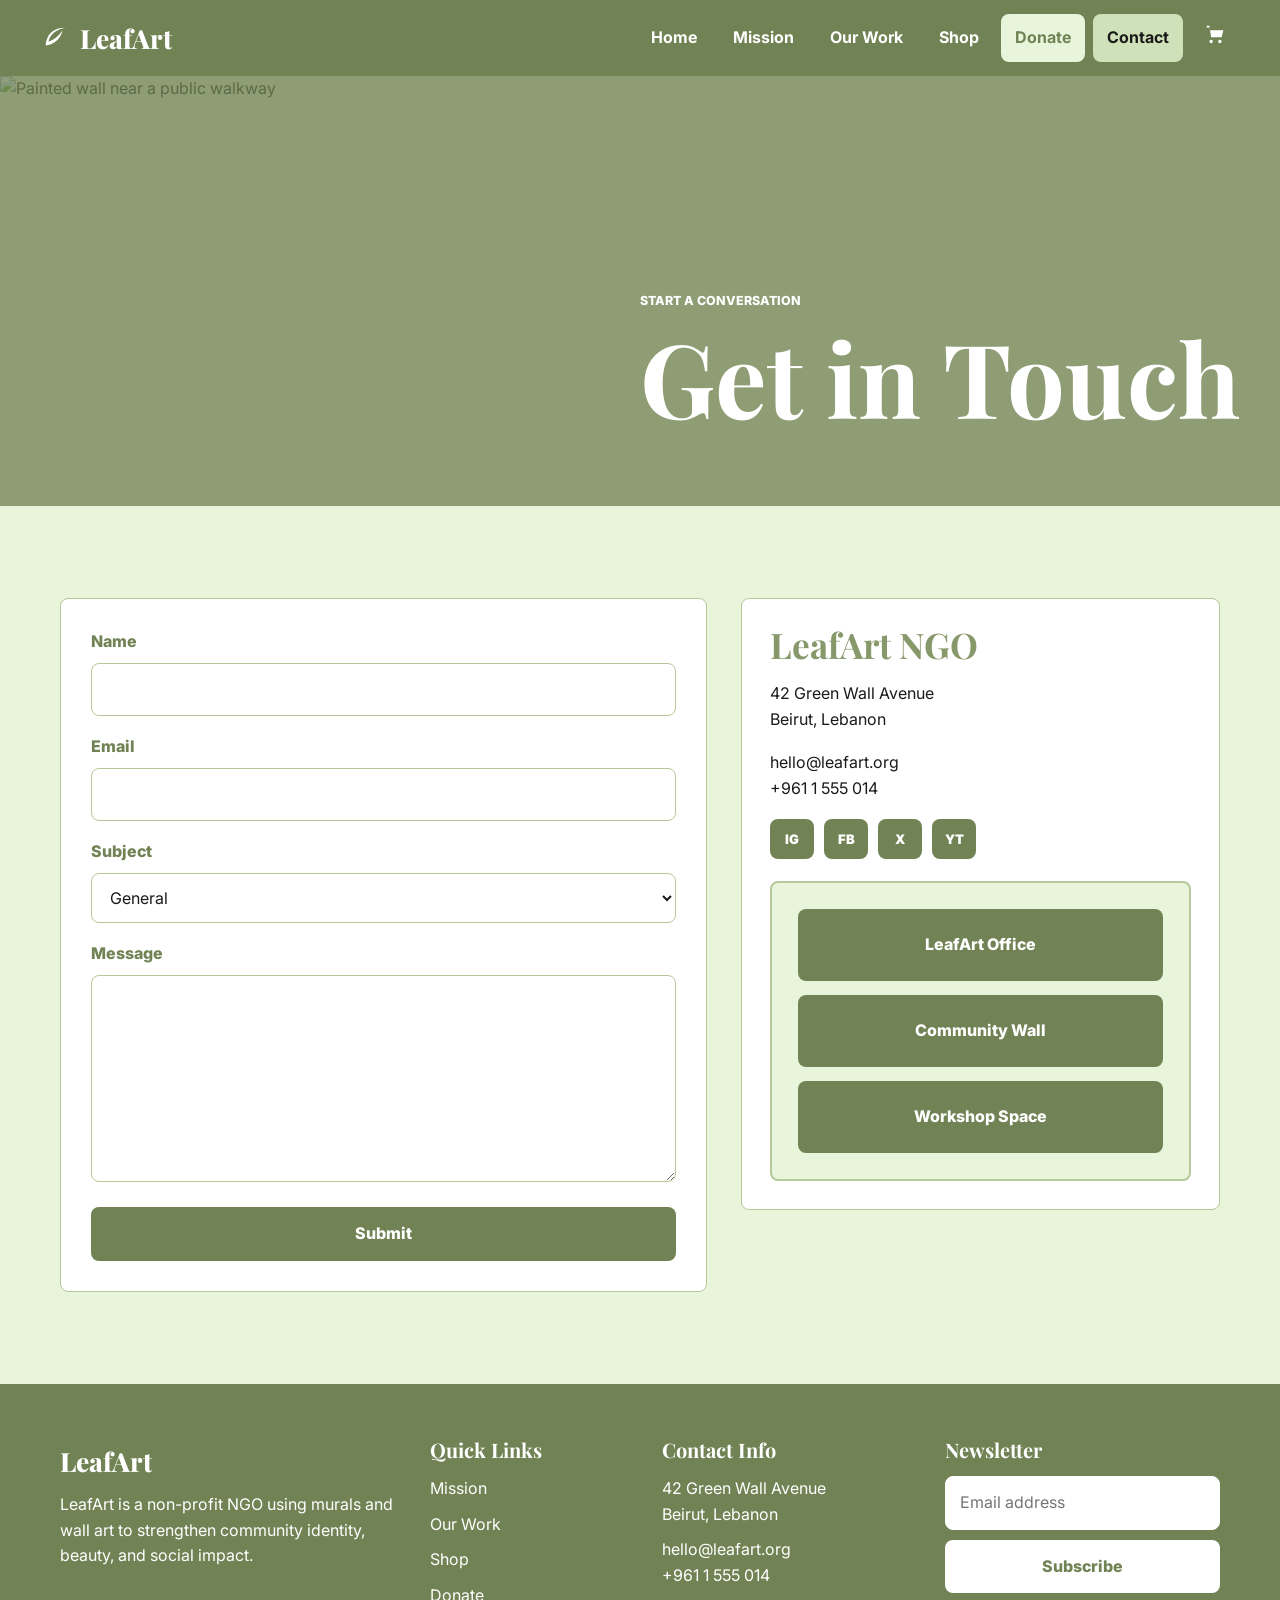
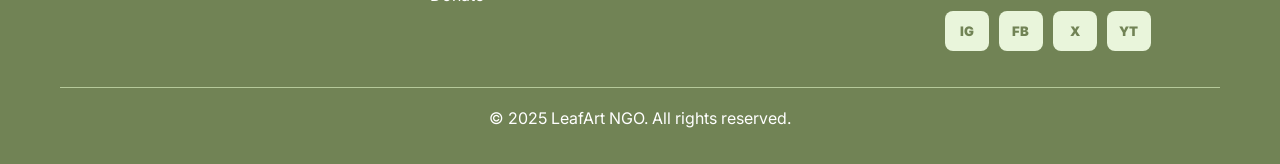
==== contact.html @ c6bf664c "Build LeafArt NGO website" ====
<!DOCTYPE html>
<html lang="en">
<head>
  <meta charset="UTF-8">
  <meta name="viewport" content="width=device-width, initial-scale=1.0">
  <meta name="description" content="Contact LeafArt for partnerships, press, volunteering, and general inquiries.">
  <title>Contact | LeafArt NGO</title>
  <link rel="preconnect" href="https://fonts.googleapis.com">
  <link rel="preconnect" href="https://fonts.gstatic.com" crossorigin>
  <link href="https://fonts.googleapis.com/css2?family=Inter:wght@400;500;600;700;800&family=Playfair+Display:wght@600;700;800&display=swap" rel="stylesheet">
  <link rel="stylesheet" href="style.css">
</head>
<body>
  <header class="site-header"><nav class="navbar" aria-label="Primary navigation"><a class="brand" href="index.html" aria-label="LeafArt home"><svg viewBox="0 0 32 32" aria-hidden="true"><path d="M27 5C15 5 7 11 6 24c9-1 16-7 18-16-4 6-9 10-15 12C11 11 18 7 27 5Z"/></svg><span>LeafArt</span></a><button class="nav-toggle" type="button" aria-label="Open navigation" aria-expanded="false"><span></span><span></span><span></span></button><div class="nav-links" data-nav-menu><a href="index.html">Home</a><a href="mission.html">Mission</a><a href="our-work.html">Our Work</a><a href="shop.html">Shop</a><a class="nav-donate" href="donate.html">Donate</a><a class="active" href="contact.html">Contact</a><a class="cart-link" href="shop.html" aria-label="View cart"><svg viewBox="0 0 24 24" aria-hidden="true"><path d="M7 18a2 2 0 1 0 0 4 2 2 0 0 0 0-4Zm10 0a2 2 0 1 0 0 4 2 2 0 0 0 0-4ZM5.2 4l.5 3H21l-2 8H7L5 2H2v2h3.2Z"/></svg></a></div></nav></header>
  <main>
    <section class="page-hero"><img src="https://picsum.photos/seed/leafart-contact-hero/1800/700" alt="Painted wall near a public walkway"><div class="hero-shade"></div><div class="container reveal"><p class="eyebrow">Start a conversation</p><h1>Get in Touch</h1></div></section>
    <section class="section">
      <div class="container contact-layout">
        <form class="contact-form reveal">
          <div><label for="name">Name</label><input id="name" type="text" autocomplete="name"></div>
          <div><label for="email">Email</label><input id="email" type="email" autocomplete="email"></div>
          <div><label for="subject">Subject</label><select id="subject"><option>General</option><option>Partnership</option><option>Press</option><option>Volunteer</option></select></div>
          <div><label for="message">Message</label><textarea id="message" rows="7"></textarea></div>
          <button class="button button-dark" type="button">Submit</button>
        </form>
        <aside class="contact-panel reveal">
          <h2>LeafArt NGO</h2>
          <p>42 Green Wall Avenue<br>Beirut, Lebanon</p>
          <p>hello@leafart.org<br>+961 1 555 014</p>
          <div class="social-row contact-social" aria-label="Social media links"><a href="#" aria-label="Instagram">IG</a><a href="#" aria-label="Facebook">FB</a><a href="#" aria-label="X">X</a><a href="#" aria-label="YouTube">YT</a></div>
          <div class="map-placeholder contact-map" role="img" aria-label="Map placeholder for LeafArt office location"><span>LeafArt Office</span><span>Community Wall</span><span>Workshop Space</span></div>
        </aside>
      </div>
    </section>
  </main>
  <footer class="site-footer"><div class="container footer-grid"><div><a class="footer-brand" href="index.html">LeafArt</a><p>LeafArt is a non-profit NGO using murals and wall art to strengthen community identity, beauty, and social impact.</p></div><div><h2>Quick Links</h2><a href="mission.html">Mission</a><a href="our-work.html">Our Work</a><a href="shop.html">Shop</a><a href="donate.html">Donate</a></div><div><h2>Contact Info</h2><p>42 Green Wall Avenue<br>Beirut, Lebanon</p><p>hello@leafart.org<br>+961 1 555 014</p></div><div><h2>Newsletter</h2><form class="newsletter-form"><label class="sr-only" for="footer-email">Email address</label><input id="footer-email" type="email" placeholder="Email address"><button class="button button-light" type="button">Subscribe</button></form><div class="social-row" aria-label="Social links"><a href="#" aria-label="Instagram">IG</a><a href="#" aria-label="Facebook">FB</a><a href="#" aria-label="X">X</a><a href="#" aria-label="YouTube">YT</a></div></div></div><p class="copyright">&copy; 2025 LeafArt NGO. All rights reserved.</p></footer>
  <script src="main.js"></script>
</body>
</html>
---- style.css ----
:root {
  --lightest: #E9F5DB;
  --light: #CFE1B9;
  --mid: #B5C99A;
  --mid-dark: #97A97C;
  --dark: #87986A;
  --deep: #718355;
  --white: #FFFFFF;
  --charcoal: #1A1A1A;
  --radius: 8px;
}

* {
  box-sizing: border-box;
}

html {
  scroll-behavior: smooth;
}

body {
  margin: 0;
  background: var(--lightest);
  color: var(--charcoal);
  font-family: "Inter", Arial, sans-serif;
  line-height: 1.6;
}

img {
  display: block;
  max-width: 100%;
  object-fit: cover;
}

a {
  color: inherit;
  text-decoration: none;
}

button,
input,
select,
textarea {
  font: inherit;
}

h1,
h2,
h3 {
  color: var(--dark);
  font-family: "Playfair Display", Georgia, serif;
  line-height: 1.02;
  margin: 0;
}

p {
  margin: 0;
}

.container {
  width: min(1160px, calc(100% - 40px));
  margin: 0 auto;
}

.site-header {
  background: var(--deep);
  color: var(--white);
  position: sticky;
  top: 0;
  z-index: 50;
}

.navbar {
  align-items: center;
  display: flex;
  justify-content: space-between;
  min-height: 76px;
  padding: 0 40px;
}

.brand,
.footer-brand {
  align-items: center;
  display: inline-flex;
  font-family: "Playfair Display", Georgia, serif;
  font-size: 1.65rem;
  font-weight: 800;
  gap: 10px;
}

.brand svg {
  fill: currentColor;
  height: 30px;
  width: 30px;
}

.nav-links {
  align-items: center;
  display: flex;
  gap: 8px;
}

.nav-links a {
  border: 1px solid transparent;
  border-radius: var(--radius);
  color: var(--white);
  font-weight: 700;
  padding: 10px 13px;
}

.nav-links a:hover,
.nav-links a.active {
  background: var(--light);
  color: var(--charcoal);
}

.nav-links .nav-donate {
  background: var(--lightest);
  color: var(--deep);
}

.cart-link svg {
  fill: currentColor;
  height: 21px;
  width: 21px;
}

.nav-toggle {
  background: var(--lightest);
  border: 0;
  border-radius: var(--radius);
  display: none;
  height: 44px;
  padding: 10px;
  width: 48px;
}

.nav-toggle span {
  background: var(--deep);
  display: block;
  height: 3px;
  margin: 5px 0;
  width: 100%;
}

.hero,
.page-hero {
  min-height: calc(100vh - 76px);
  overflow: hidden;
  position: relative;
}

.page-hero {
  min-height: 430px;
}

.hero > img,
.page-hero > img {
  height: 100%;
  inset: 0;
  position: absolute;
  width: 100%;
}

.hero-shade {
  background: var(--deep);
  height: 100%;
  inset: 0;
  opacity: .76;
  position: absolute;
  width: 100%;
}

.hero-content,
.page-hero .container {
  color: var(--white);
  left: 50%;
  position: absolute;
  top: 50%;
  transform: translate(-50%, -50%);
  width: min(1160px, calc(100% - 40px));
  z-index: 2;
}

.home-hero .hero-content {
  max-width: 850px;
}

.hero h1,
.page-hero h1 {
  color: var(--white);
  font-size: clamp(4.5rem, 9vw, 7.8rem);
  max-width: 980px;
}

.page-hero h1 {
  font-size: clamp(4rem, 8vw, 6.5rem);
}

.hero p:not(.eyebrow) {
  font-size: clamp(1.1rem, 2vw, 1.35rem);
  margin-top: 24px;
  max-width: 700px;
}

.eyebrow {
  color: inherit;
  font-size: .78rem;
  font-weight: 800;
  letter-spacing: 0;
  margin-bottom: 14px;
  text-transform: uppercase;
}

.hero-actions {
  display: flex;
  flex-wrap: wrap;
  gap: 14px;
  margin-top: 34px;
}

.button {
  align-items: center;
  border: 2px solid transparent;
  border-radius: var(--radius);
  cursor: pointer;
  display: inline-flex;
  font-weight: 800;
  justify-content: center;
  min-height: 48px;
  padding: 12px 20px;
  transition: transform .2s ease, background .2s ease, color .2s ease, border-color .2s ease;
}

.button:hover {
  transform: translateY(-2px);
}

.button-light {
  background: var(--white);
  color: var(--deep);
}

.button-light:hover {
  background: var(--light);
  color: var(--charcoal);
}

.button-dark {
  background: var(--deep);
  color: var(--white);
}

.button-dark:hover {
  background: var(--dark);
}

.button-outline {
  border-color: var(--deep);
  color: var(--deep);
}

.button-outline:hover {
  background: var(--deep);
  color: var(--white);
}

.section {
  padding: 92px 0;
}

.light-section,
.impact-band {
  background: var(--light);
}

.section-heading {
  margin-bottom: 34px;
  max-width: 760px;
}

.section-heading h2,
.copy-block h2 {
  font-size: clamp(2.35rem, 5vw, 4.25rem);
}

.copy-block p {
  font-size: 1.05rem;
  margin-top: 18px;
}

.narrow {
  max-width: 880px;
}

.stats-grid,
.card-grid,
.product-grid,
.project-grid,
.team-grid,
.testimonial-grid,
.donation-grid {
  display: grid;
  gap: 22px;
}

.stats-grid,
.card-grid.three,
.testimonial-grid,
.donation-grid {
  grid-template-columns: repeat(3, 1fr);
}

.stat-card,
.info-card,
.quote-card,
.donation-card,
.contact-panel {
  background: var(--white);
  border: 1px solid var(--mid);
  border-radius: var(--radius);
  padding: 28px;
  transition: transform .2s ease, border-color .2s ease;
}

.stat-card:hover,
.info-card:hover,
.project-card:hover,
.product-card:hover,
.team-card:hover,
.quote-card:hover,
.donation-card:hover {
  border-color: var(--deep);
  transform: translateY(-4px);
}

.stat-card h2,
.info-card h3,
.project-card h3,
.product-card h3,
.team-card h3,
.donation-card h3 {
  font-size: 1.6rem;
}

.stat-card p,
.info-card p,
.project-card p,
.product-card p,
.quote-card,
.donation-card p {
  margin-top: 12px;
}

.icon-circle {
  align-items: center;
  background: var(--light);
  border-radius: var(--radius);
  color: var(--deep);
  display: flex;
  height: 54px;
  justify-content: center;
  margin-bottom: 20px;
  width: 54px;
}

.icon-circle svg {
  fill: currentColor;
  height: 28px;
  width: 28px;
}

.mural-strip {
  display: grid;
  gap: 20px;
  grid-template-columns: repeat(3, 1fr);
}

.mural-tile {
  border-radius: var(--radius);
  min-height: 440px;
  overflow: hidden;
  position: relative;
}

.mural-tile img {
  height: 100%;
  position: absolute;
  transition: transform .3s ease;
  width: 100%;
}

.mural-tile span {
  background: var(--deep);
  bottom: 18px;
  color: var(--white);
  font-family: "Playfair Display", Georgia, serif;
  font-size: 1.6rem;
  font-weight: 800;
  left: 18px;
  padding: 12px 14px;
  position: absolute;
  right: 18px;
}

.mural-tile:hover img {
  transform: scale(1.05);
}

.split-layout {
  align-items: center;
  display: grid;
  gap: 50px;
  grid-template-columns: 1fr 1fr;
}

.image-panel {
  border-radius: var(--radius);
  overflow: hidden;
}

.image-panel img {
  aspect-ratio: 4 / 5;
  width: 100%;
}

.donate-banner {
  background: var(--deep);
  color: var(--white);
}

.donate-banner h2 {
  color: var(--white);
  font-size: clamp(2rem, 4vw, 3.6rem);
}

.banner-inner {
  align-items: center;
  display: flex;
  gap: 30px;
  justify-content: space-between;
}

.timeline {
  border-left: 3px solid var(--mid);
}

.timeline-item {
  padding: 0 0 34px 28px;
  position: relative;
}

.timeline-item::before {
  background: var(--deep);
  border: 5px solid var(--lightest);
  border-radius: 50%;
  content: "";
  height: 18px;
  left: -11px;
  position: absolute;
  top: 4px;
  width: 18px;
}

.timeline-item span,
.project-card span,
.price {
  color: var(--mid-dark);
  font-weight: 800;
}

.team-grid,
.product-grid,
.project-grid {
  grid-template-columns: repeat(3, 1fr);
}

.team-card,
.product-card,
.project-card {
  background: var(--white);
  border: 1px solid var(--mid);
  border-radius: var(--radius);
  overflow: hidden;
  transition: transform .2s ease, border-color .2s ease;
}

.team-card img,
.product-card img,
.project-card img {
  aspect-ratio: 4 / 3;
  width: 100%;
}

.team-card h3,
.team-card p,
.product-card div,
.project-card div {
  padding: 18px;
}

.team-card p {
  color: var(--mid-dark);
  font-weight: 700;
  padding-top: 0;
}

.product-card .button,
.project-card .button {
  margin-top: 18px;
  width: 100%;
}

.filter-bar {
  display: flex;
  flex-wrap: wrap;
  gap: 10px;
  margin-bottom: 28px;
}

.filter-button {
  background: var(--white);
  border: 1px solid var(--mid);
  border-radius: var(--radius);
  color: var(--deep);
  cursor: pointer;
  font-weight: 800;
  padding: 10px 16px;
}

.filter-button.active,
.filter-button:hover {
  background: var(--deep);
  color: var(--white);
}

.project-card.hidden {
  display: none;
}

.map-placeholder {
  background: var(--lightest);
  border: 2px solid var(--mid);
  border-radius: var(--radius);
  display: grid;
  gap: 14px;
  grid-template-columns: repeat(2, 1fr);
  min-height: 360px;
  padding: 26px;
}

.map-placeholder span {
  align-items: center;
  background: var(--deep);
  border-radius: var(--radius);
  color: var(--white);
  display: flex;
  font-weight: 800;
  justify-content: center;
  min-height: 72px;
}

.quote-card blockquote {
  margin: 0;
}

.quote-card figcaption {
  color: var(--mid-dark);
  font-weight: 800;
  margin-top: 18px;
}

.donation-card span {
  color: var(--deep);
  display: block;
  font-family: "Playfair Display", Georgia, serif;
  font-size: 3.4rem;
  font-weight: 800;
  margin-bottom: 10px;
}

.donation-card.featured {
  background: var(--deep);
  color: var(--white);
}

.donation-card.featured h3,
.donation-card.featured span {
  color: var(--white);
}

.donation-card .button {
  margin-top: 24px;
  width: 100%;
}

.custom-amount {
  background: var(--white);
  border: 1px solid var(--mid);
  border-radius: var(--radius);
  margin-top: 24px;
  padding: 24px;
}

.custom-amount label,
.contact-form label {
  color: var(--deep);
  display: block;
  font-weight: 800;
  margin-bottom: 8px;
}

.custom-amount div {
  display: flex;
  gap: 12px;
}

input,
select,
textarea {
  background: var(--white);
  border: 1px solid var(--mid);
  border-radius: var(--radius);
  color: var(--charcoal);
  padding: 13px 14px;
  width: 100%;
}

input:focus,
select:focus,
textarea:focus {
  border-color: var(--deep);
  outline: 3px solid var(--light);
}

.trust-row {
  display: flex;
  flex-wrap: wrap;
  gap: 14px;
  justify-content: center;
}

.trust-row span {
  background: var(--light);
  border: 1px solid var(--mid);
  border-radius: var(--radius);
  color: var(--deep);
  font-weight: 800;
  padding: 14px 22px;
}

.contact-layout {
  align-items: start;
  display: grid;
  gap: 34px;
  grid-template-columns: 1.15fr .85fr;
}

.contact-form {
  background: var(--white);
  border: 1px solid var(--mid);
  border-radius: var(--radius);
  display: grid;
  gap: 18px;
  padding: 30px;
}

.contact-panel h2 {
  font-size: 2.2rem;
  margin-bottom: 18px;
}

.contact-panel p {
  margin-bottom: 18px;
}

.contact-map {
  grid-template-columns: 1fr;
  margin-top: 22px;
  min-height: 230px;
}

.site-footer {
  background: var(--deep);
  color: var(--white);
  padding: 56px 0 22px;
}

.footer-grid {
  display: grid;
  gap: 32px;
  grid-template-columns: 1.35fr .8fr 1fr 1.1fr;
}

.site-footer h2 {
  color: var(--white);
  font-size: 1.25rem;
  margin-bottom: 16px;
}

.site-footer p,
.site-footer a {
  display: block;
  margin-bottom: 10px;
}

.newsletter-form {
  display: grid;
  gap: 10px;
}

.newsletter-form input {
  border-color: var(--white);
}

.social-row {
  display: flex;
  gap: 10px;
  margin-top: 18px;
}

.social-row a {
  align-items: center;
  background: var(--lightest);
  border-radius: var(--radius);
  color: var(--deep);
  display: flex;
  font-size: .82rem;
  font-weight: 900;
  height: 40px;
  justify-content: center;
  margin: 0;
  width: 44px;
}

.contact-social a {
  background: var(--deep);
  color: var(--white);
}

.copyright {
  border-top: 1px solid var(--mid);
  margin: 36px auto 0;
  padding-top: 18px;
  text-align: center;
  width: min(1160px, calc(100% - 40px));
}

.sr-only {
  height: 1px;
  margin: -1px;
  overflow: hidden;
  position: absolute;
  width: 1px;
}

.reveal {
  opacity: 0;
  transform: translateY(24px);
  transition: opacity .7s ease, transform .7s ease;
}

.reveal.is-visible {
  opacity: 1;
  transform: translateY(0);
}

@media (max-width: 980px) {
  .navbar {
    padding: 0 20px;
  }

  .nav-toggle {
    display: block;
  }

  .nav-links {
    background: var(--deep);
    display: none;
    left: 0;
    padding: 12px 20px 22px;
    position: absolute;
    right: 0;
    top: 76px;
  }

  .nav-links.open {
    display: grid;
  }

  .nav-links a {
    width: 100%;
  }

  .stats-grid,
  .card-grid.three,
  .testimonial-grid,
  .donation-grid,
  .team-grid,
  .product-grid,
  .project-grid,
  .mural-strip,
  .split-layout,
  .contact-layout,
  .footer-grid {
    grid-template-columns: 1fr 1fr;
  }

  .split-layout,
  .contact-layout {
    align-items: start;
  }

  .banner-inner {
    align-items: flex-start;
    flex-direction: column;
  }
}

@media (max-width: 680px) {
  .container {
    width: min(100% - 28px, 1160px);
  }

  .hero,
  .page-hero {
    min-height: 620px;
  }

  .page-hero {
    min-height: 360px;
  }

  .hero h1,
  .page-hero h1 {
    font-size: clamp(3rem, 15vw, 4.8rem);
  }

  .section {
    padding: 64px 0;
  }

  .stats-grid,
  .card-grid.three,
  .testimonial-grid,
  .donation-grid,
  .team-grid,
  .product-grid,
  .project-grid,
  .mural-strip,
  .split-layout,
  .contact-layout,
  .footer-grid {
    grid-template-columns: 1fr;
  }

  .mural-tile {
    min-height: 340px;
  }

  .custom-amount div {
    flex-direction: column;
  }
}
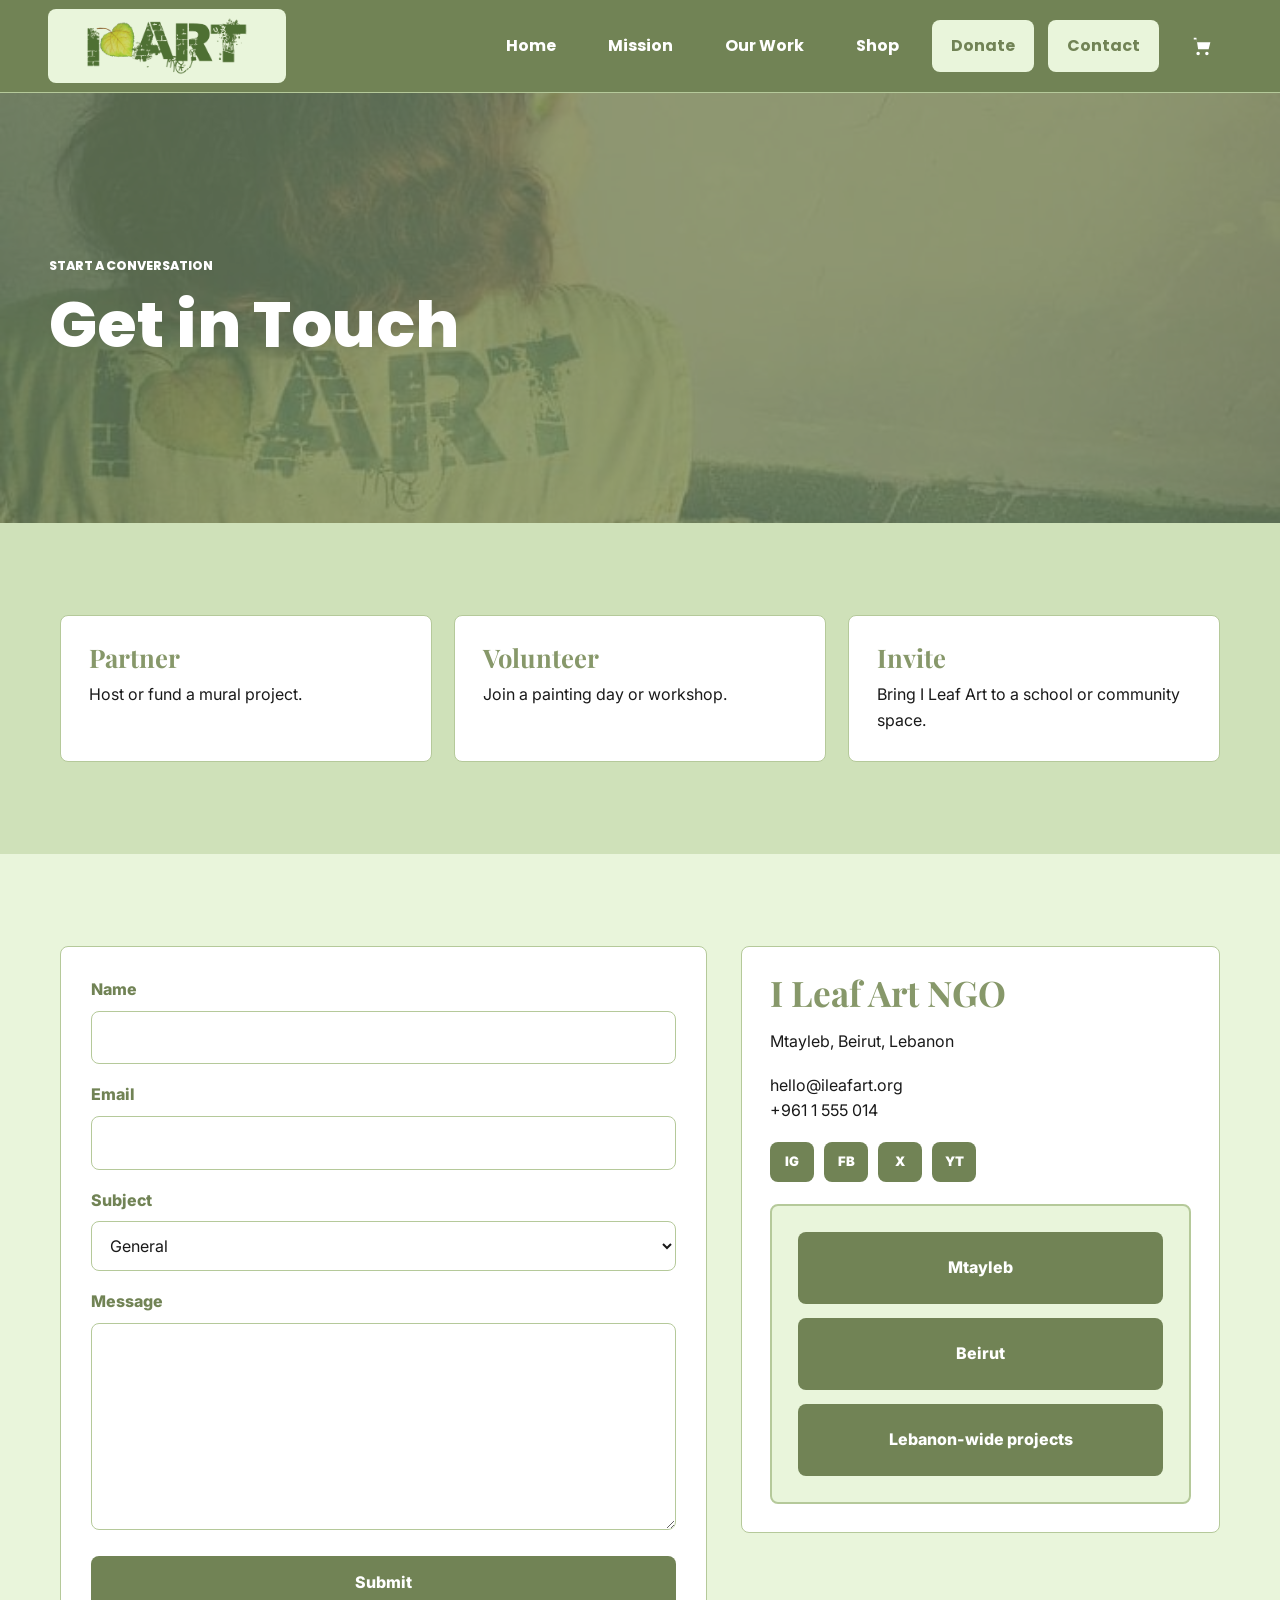
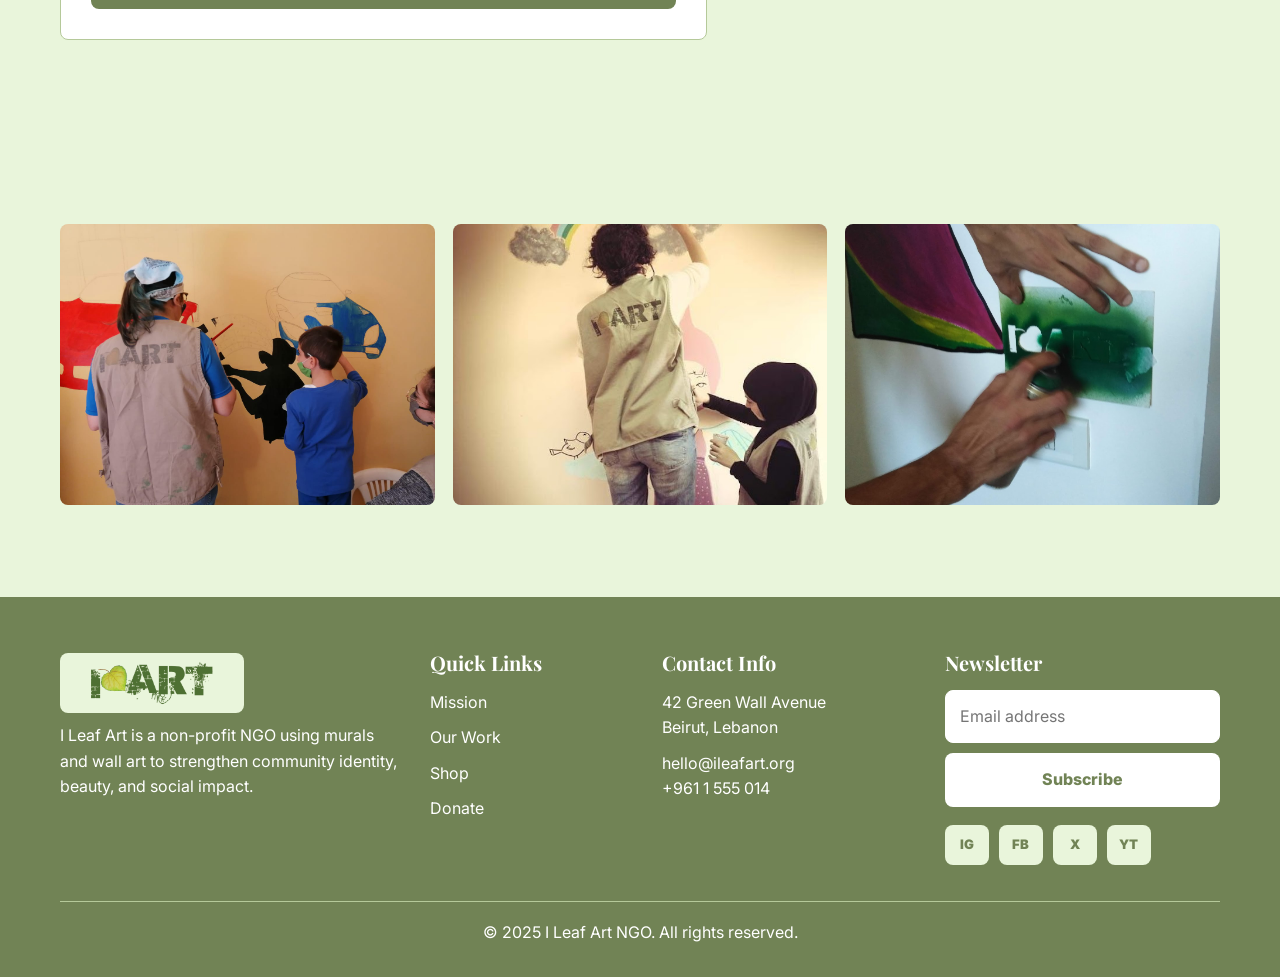
==== commit 66651f59: "Update I Leaf Art website" ====
--- a/contact.html
+++ b/contact.html
@@ -3,37 +3,22 @@
 <head>
   <meta charset="UTF-8">
   <meta name="viewport" content="width=device-width, initial-scale=1.0">
-  <meta name="description" content="Contact LeafArt for partnerships, press, volunteering, and general inquiries.">
-  <title>Contact | LeafArt NGO</title>
+  <meta name="description" content="Contact I Leaf Art for partnerships, press, volunteering, and general inquiries.">
+  <title>Contact | I Leaf Art NGO</title>
   <link rel="preconnect" href="https://fonts.googleapis.com">
   <link rel="preconnect" href="https://fonts.gstatic.com" crossorigin>
-  <link href="https://fonts.googleapis.com/css2?family=Inter:wght@400;500;600;700;800&family=Playfair+Display:wght@600;700;800&display=swap" rel="stylesheet">
+  <link href="https://fonts.googleapis.com/css2?family=Inter:wght@400;500;600;700;800&family=Playfair+Display:wght@600;700;800&family=Poppins:wght@600;700;800&display=swap" rel="stylesheet">
   <link rel="stylesheet" href="style.css">
 </head>
 <body>
-  <header class="site-header"><nav class="navbar" aria-label="Primary navigation"><a class="brand" href="index.html" aria-label="LeafArt home"><svg viewBox="0 0 32 32" aria-hidden="true"><path d="M27 5C15 5 7 11 6 24c9-1 16-7 18-16-4 6-9 10-15 12C11 11 18 7 27 5Z"/></svg><span>LeafArt</span></a><button class="nav-toggle" type="button" aria-label="Open navigation" aria-expanded="false"><span></span><span></span><span></span></button><div class="nav-links" data-nav-menu><a href="index.html">Home</a><a href="mission.html">Mission</a><a href="our-work.html">Our Work</a><a href="shop.html">Shop</a><a class="nav-donate" href="donate.html">Donate</a><a class="active" href="contact.html">Contact</a><a class="cart-link" href="shop.html" aria-label="View cart"><svg viewBox="0 0 24 24" aria-hidden="true"><path d="M7 18a2 2 0 1 0 0 4 2 2 0 0 0 0-4Zm10 0a2 2 0 1 0 0 4 2 2 0 0 0 0-4ZM5.2 4l.5 3H21l-2 8H7L5 2H2v2h3.2Z"/></svg></a></div></nav></header>
+  <header class="site-header"><nav class="navbar" aria-label="Primary navigation"><a class="brand" href="index.html" aria-label="I Leaf Art home"><img class="brand-wordmark" src="assets/i-leaf-art-wordmark.png" alt="I Leaf Art"></a><button class="nav-toggle" type="button" aria-label="Open navigation" aria-expanded="false"><span></span><span></span><span></span></button><div class="nav-links" data-nav-menu><a href="index.html">Home</a><a href="mission.html">Mission</a><a href="our-work.html">Our Work</a><a href="shop.html">Shop</a><a class="nav-donate" href="donate.html">Donate</a><a class="active" href="contact.html">Contact</a><a class="cart-link" href="shop.html" aria-label="View cart"><svg viewBox="0 0 24 24" aria-hidden="true"><path d="M7 18a2 2 0 1 0 0 4 2 2 0 0 0 0-4Zm10 0a2 2 0 1 0 0 4 2 2 0 0 0 0-4ZM5.2 4l.5 3H21l-2 8H7L5 2H2v2h3.2Z"/></svg></a></div></nav></header>
   <main>
-    <section class="page-hero"><img src="https://picsum.photos/seed/leafart-contact-hero/1800/700" alt="Painted wall near a public walkway"><div class="hero-shade"></div><div class="container reveal"><p class="eyebrow">Start a conversation</p><h1>Get in Touch</h1></div></section>
-    <section class="section">
-      <div class="container contact-layout">
-        <form class="contact-form reveal">
-          <div><label for="name">Name</label><input id="name" type="text" autocomplete="name"></div>
-          <div><label for="email">Email</label><input id="email" type="email" autocomplete="email"></div>
-          <div><label for="subject">Subject</label><select id="subject"><option>General</option><option>Partnership</option><option>Press</option><option>Volunteer</option></select></div>
-          <div><label for="message">Message</label><textarea id="message" rows="7"></textarea></div>
-          <button class="button button-dark" type="button">Submit</button>
-        </form>
-        <aside class="contact-panel reveal">
-          <h2>LeafArt NGO</h2>
-          <p>42 Green Wall Avenue<br>Beirut, Lebanon</p>
-          <p>hello@leafart.org<br>+961 1 555 014</p>
-          <div class="social-row contact-social" aria-label="Social media links"><a href="#" aria-label="Instagram">IG</a><a href="#" aria-label="Facebook">FB</a><a href="#" aria-label="X">X</a><a href="#" aria-label="YouTube">YT</a></div>
-          <div class="map-placeholder contact-map" role="img" aria-label="Map placeholder for LeafArt office location"><span>LeafArt Office</span><span>Community Wall</span><span>Workshop Space</span></div>
-        </aside>
-      </div>
-    </section>
+    <section class="page-hero"><img src="assets/photos/photo-07.jpg" alt="I Leaf Art volunteer painting a community wall"><div class="hero-shade"></div><div class="container reveal"><p class="eyebrow">Start a conversation</p><h1>Get in Touch</h1></div></section>
+    <section class="section impact-band"><div class="container stats-grid"><article class="stat-card reveal"><h2>Partner</h2><p>Host or fund a mural project.</p></article><article class="stat-card reveal"><h2>Volunteer</h2><p>Join a painting day or workshop.</p></article><article class="stat-card reveal"><h2>Invite</h2><p>Bring I Leaf Art to a school or community space.</p></article></div></section>
+    <section class="section"><div class="container contact-layout"><form class="contact-form reveal"><div><label for="name">Name</label><input id="name" type="text" autocomplete="name"></div><div><label for="email">Email</label><input id="email" type="email" autocomplete="email"></div><div><label for="subject">Subject</label><select id="subject"><option>General</option><option>Partnership</option><option>Press</option><option>Volunteer</option></select></div><div><label for="message">Message</label><textarea id="message" rows="7"></textarea></div><button class="button button-dark" type="button">Submit</button></form><aside class="contact-panel reveal"><h2>I Leaf Art NGO</h2><p>Mtayleb, Beirut, Lebanon</p><p>hello@ileafart.org<br>+961 1 555 014</p><div class="social-row contact-social" aria-label="Social media links"><a href="#" aria-label="Instagram">IG</a><a href="#" aria-label="Facebook">FB</a><a href="#" aria-label="X">X</a><a href="#" aria-label="YouTube">YT</a></div><div class="map-placeholder contact-map" role="img" aria-label="I Leaf Art contact areas"><span>Mtayleb</span><span>Beirut</span><span>Lebanon-wide projects</span></div></aside></div></section>
+    <section class="section"><div class="container photo-feature-grid"><img class="reveal" src="assets/photos/photo-10.jpg" alt="Child painting mural"><img class="reveal" src="assets/photos/photo-01.jpg" alt="Wall painting workshop"><img class="reveal" src="assets/photos/photo-03.jpg" alt="Stencil painting detail"></div></section>
   </main>
-  <footer class="site-footer"><div class="container footer-grid"><div><a class="footer-brand" href="index.html">LeafArt</a><p>LeafArt is a non-profit NGO using murals and wall art to strengthen community identity, beauty, and social impact.</p></div><div><h2>Quick Links</h2><a href="mission.html">Mission</a><a href="our-work.html">Our Work</a><a href="shop.html">Shop</a><a href="donate.html">Donate</a></div><div><h2>Contact Info</h2><p>42 Green Wall Avenue<br>Beirut, Lebanon</p><p>hello@leafart.org<br>+961 1 555 014</p></div><div><h2>Newsletter</h2><form class="newsletter-form"><label class="sr-only" for="footer-email">Email address</label><input id="footer-email" type="email" placeholder="Email address"><button class="button button-light" type="button">Subscribe</button></form><div class="social-row" aria-label="Social links"><a href="#" aria-label="Instagram">IG</a><a href="#" aria-label="Facebook">FB</a><a href="#" aria-label="X">X</a><a href="#" aria-label="YouTube">YT</a></div></div></div><p class="copyright">&copy; 2025 LeafArt NGO. All rights reserved.</p></footer>
+  <footer class="site-footer"><div class="container footer-grid"><div><a class="footer-brand" href="index.html"><img class="footer-wordmark" src="assets/i-leaf-art-wordmark.png" alt="I Leaf Art"></a><p>I Leaf Art is a non-profit NGO using murals and wall art to strengthen community identity, beauty, and social impact.</p></div><div><h2>Quick Links</h2><a href="mission.html">Mission</a><a href="our-work.html">Our Work</a><a href="shop.html">Shop</a><a href="donate.html">Donate</a></div><div><h2>Contact Info</h2><p>42 Green Wall Avenue<br>Beirut, Lebanon</p><p>hello@ileafart.org<br>+961 1 555 014</p></div><div><h2>Newsletter</h2><form class="newsletter-form"><label class="sr-only" for="footer-email">Email address</label><input id="footer-email" type="email" placeholder="Email address"><button class="button button-light" type="button">Subscribe</button></form><div class="social-row" aria-label="Social links"><a href="#" aria-label="Instagram">IG</a><a href="#" aria-label="Facebook">FB</a><a href="#" aria-label="X">X</a><a href="#" aria-label="YouTube">YT</a></div></div></div><p class="copyright">&copy; 2025 I Leaf Art NGO. All rights reserved.</p></footer>
   <script src="main.js"></script>
 </body>
 </html>
--- a/style.css
+++ b/style.css
@@ -85,13 +85,19 @@
   font-family: "Playfair Display", Georgia, serif;
   font-size: 1.65rem;
   font-weight: 800;
-  gap: 10px;
-}
-
-.brand svg {
-  fill: currentColor;
-  height: 30px;
-  width: 30px;
+  gap: 12px;
+}
+
+.brand-logo {
+  height: 54px;
+  object-fit: contain;
+  width: 46px;
+}
+
+.footer-logo {
+  height: 46px;
+  object-fit: contain;
+  width: 40px;
 }
 
 .nav-links {
@@ -194,7 +200,8 @@
 }
 
 .page-hero h1 {
-  font-size: clamp(4rem, 8vw, 6.5rem);
+  font-size: clamp(3rem, 6vw, 5.25rem);
+  max-width: min(100%, 900px);
 }
 
 .hero p:not(.eyebrow) {
@@ -790,6 +797,11 @@
 
   .nav-links a {
     width: 100%;
+  }
+
+  .brand-logo {
+    height: 48px;
+    width: 42px;
   }
 
   .stats-grid,
@@ -833,7 +845,7 @@
 
   .hero h1,
   .page-hero h1 {
-    font-size: clamp(3rem, 15vw, 4.8rem);
+    font-size: clamp(2.6rem, 12vw, 4.2rem);
   }
 
   .section {
@@ -862,3 +874,422 @@
     flex-direction: column;
   }
 }
+
+
+.home-intro-section { background: var(--lightest); }
+.home-intro { max-width: 940px; }
+.home-intro h2 { font-size: clamp(2.5rem, 5vw, 4.5rem); }
+.home-intro p:not(.eyebrow) { font-size: 1.15rem; margin-top: 22px; max-width: 820px; }
+.card-grid.four, .process-grid { display: grid; gap: 22px; grid-template-columns: repeat(4, 1fr); }
+.home-program-grid .info-card { min-height: 260px; }
+.story-strip .mural-tile span { font-size: 1.45rem; }
+.process-section { background: var(--light); }
+.process-step { background: var(--white); border: 1px solid var(--mid); border-radius: var(--radius); padding: 28px; transition: transform .2s ease, border-color .2s ease; }
+.process-step:hover { border-color: var(--deep); transform: translateY(-4px); }
+.process-step span { color: var(--mid-dark); display: block; font-weight: 900; margin-bottom: 16px; }
+.process-step h3 { font-size: 1.55rem; }
+.process-step p { margin-top: 12px; }
+.partner-callout-section { background: var(--lightest); }
+.partner-callout { align-items: center; background: var(--white); border: 1px solid var(--mid); border-radius: var(--radius); display: grid; gap: 32px; grid-template-columns: 1.35fr .65fr; padding: 38px; }
+.partner-callout h2 { font-size: clamp(2rem, 4vw, 3.4rem); }
+.partner-callout p:not(.eyebrow) { margin-top: 18px; }
+.partner-actions { display: grid; gap: 12px; }
+@media (max-width: 980px) { .card-grid.four, .process-grid, .partner-callout { grid-template-columns: 1fr 1fr; } }
+@media (max-width: 680px) { .card-grid.four, .process-grid, .partner-callout { grid-template-columns: 1fr; } .partner-callout { padding: 26px; } }
+
+
+.page-intro-section { background: var(--lightest); }
+.page-intro-grid { align-items: start; display: grid; gap: 40px; grid-template-columns: 1.25fr .75fr; }
+.number-panel { background: var(--white); border: 1px solid var(--mid); border-radius: var(--radius); display: grid; gap: 10px; padding: 28px; }
+.number-panel span { color: var(--deep); font-family: "Playfair Display", Georgia, serif; font-size: 2.8rem; font-weight: 800; line-height: 1; }
+.number-panel h3 { font-size: 1.35rem; }
+.number-panel p { margin-bottom: 14px; }
+.photo-feature-grid { display: grid; gap: 18px; grid-template-columns: repeat(3, 1fr); }
+.photo-feature-grid img { aspect-ratio: 4 / 3; border-radius: var(--radius); height: 100%; width: 100%; }
+@media (max-width: 980px) { .page-intro-grid, .photo-feature-grid { grid-template-columns: 1fr 1fr; } }
+@media (max-width: 680px) { .page-intro-grid, .photo-feature-grid { grid-template-columns: 1fr; } }
+
+
+.home-hero {
+  min-height: 720px;
+}
+
+.home-hero > img {
+  object-position: center center;
+}
+
+.home-hero .hero-content {
+  left: 50%;
+  max-width: 1040px;
+  padding: 40px 0;
+  top: 52%;
+  width: min(1040px, calc(100% - 56px));
+}
+
+.home-hero h1 {
+  font-size: clamp(3.6rem, 6.5vw, 6.4rem);
+  line-height: 1.03;
+  max-width: 900px;
+  overflow-wrap: normal;
+}
+
+.home-hero p:not(.eyebrow) {
+  max-width: 760px;
+}
+
+@media (max-width: 980px) {
+  .home-hero {
+    min-height: 680px;
+  }
+
+  .home-hero .hero-content {
+    top: 52%;
+    width: min(100% - 40px, 760px);
+  }
+
+  .home-hero h1 {
+    font-size: clamp(3rem, 10vw, 5rem);
+    max-width: 720px;
+  }
+}
+
+@media (max-width: 680px) {
+  .home-hero {
+    min-height: 660px;
+  }
+
+  .home-hero .hero-content {
+    top: 50%;
+    width: min(100% - 28px, 520px);
+  }
+
+  .home-hero h1 {
+    font-size: clamp(2.8rem, 13vw, 4.15rem);
+    max-width: 100%;
+  }
+
+  .home-hero p:not(.eyebrow) {
+    font-size: 1.02rem;
+  }
+}
+
+
+/* Home hero alignment fix */
+.home-hero .hero-content {
+  max-width: 820px;
+  width: min(820px, calc(100% - 56px));
+}
+
+.home-hero h1 {
+  font-size: clamp(3.2rem, 5.5vw, 5.7rem);
+  line-height: .98;
+  max-width: 820px;
+}
+
+.home-hero p:not(.eyebrow) {
+  font-size: clamp(1.05rem, 1.6vw, 1.25rem);
+  max-width: 720px;
+}
+
+@media (max-width: 680px) {
+  .home-hero .hero-content {
+    width: min(100% - 28px, 460px);
+  }
+
+  .home-hero h1 {
+    font-size: clamp(2.7rem, 12vw, 3.8rem);
+  }
+}
+
+
+/* Home hero vertical fit fix */
+.home-hero {
+  min-height: calc(100vh - 76px);
+}
+
+.home-hero .hero-content {
+  top: 46%;
+  transform: translate(-50%, -46%);
+}
+
+.home-hero h1 {
+  font-size: clamp(3rem, 4.8vw, 5rem);
+  line-height: .98;
+  margin: 0;
+}
+
+.home-hero p:not(.eyebrow) {
+  font-size: clamp(1rem, 1.35vw, 1.18rem);
+  line-height: 1.45;
+  margin-top: 20px;
+  max-width: 680px;
+}
+
+.home-hero .hero-actions {
+  margin-top: 24px;
+}
+
+@media (max-width: 980px) {
+  .home-hero .hero-content {
+    top: 48%;
+    transform: translate(-50%, -48%);
+  }
+
+  .home-hero h1 {
+    font-size: clamp(2.8rem, 8vw, 4.6rem);
+  }
+}
+
+@media (max-width: 680px) {
+  .home-hero .hero-content {
+    top: 50%;
+    transform: translate(-50%, -50%);
+  }
+
+  .home-hero h1 {
+    font-size: clamp(2.4rem, 11vw, 3.45rem);
+  }
+}
+
+
+/* Refined navigation and hero title */
+.site-header {
+  border-bottom: 1px solid var(--mid);
+}
+
+.navbar {
+  min-height: 92px;
+  padding: 0 48px;
+}
+
+.brand {
+  font-family: "Poppins", "Inter", Arial, sans-serif;
+  font-size: 1.55rem;
+  font-weight: 800;
+}
+
+.brand-logo {
+  height: 64px;
+  width: 56px;
+}
+
+.nav-links {
+  gap: 14px;
+}
+
+.nav-links a {
+  font-family: "Poppins", "Inter", Arial, sans-serif;
+  font-size: 1rem;
+  font-weight: 700;
+  padding: 12px 18px;
+}
+
+.nav-links a:hover,
+.nav-links a.active,
+.nav-links .nav-donate {
+  background: var(--lightest);
+  color: var(--deep);
+}
+
+.cart-link {
+  align-items: center;
+  display: flex;
+  justify-content: center;
+  min-height: 48px;
+  min-width: 48px;
+}
+
+.home-hero h1 {
+  font-family: "Poppins", "Inter", Arial, sans-serif;
+  font-size: clamp(3rem, 5vw, 5.4rem);
+  font-weight: 800;
+  line-height: 1.05;
+  max-width: 1120px;
+  white-space: nowrap;
+}
+
+.home-hero .hero-content {
+  max-width: 1120px;
+  top: 50%;
+  transform: translate(-50%, -50%);
+  width: min(1120px, calc(100% - 80px));
+}
+
+.home-hero .hero-actions {
+  margin-top: 34px;
+}
+
+@media (max-width: 980px) {
+  .navbar {
+    min-height: 82px;
+    padding: 0 22px;
+  }
+
+  .nav-links {
+    top: 82px;
+  }
+
+  .brand-logo {
+    height: 54px;
+    width: 48px;
+  }
+
+  .home-hero h1 {
+    font-size: clamp(2.8rem, 8vw, 4.8rem);
+    white-space: normal;
+  }
+
+  .home-hero .hero-content {
+    width: min(100% - 40px, 760px);
+  }
+}
+
+@media (max-width: 680px) {
+  .home-hero h1 {
+    font-size: clamp(2.45rem, 11vw, 3.6rem);
+  }
+}
+
+
+/* Official I Leaf Art wordmark */
+.brand {
+  background: var(--lightest);
+  border-radius: var(--radius);
+  padding: 8px 14px;
+}
+
+.brand-wordmark {
+  display: block;
+  height: 58px;
+  object-fit: contain;
+  width: 210px;
+}
+
+.footer-brand {
+  background: var(--lightest);
+  border-radius: var(--radius);
+  margin-bottom: 16px;
+  padding: 8px 12px;
+  width: fit-content;
+}
+
+.footer-wordmark {
+  display: block;
+  height: 44px;
+  object-fit: contain;
+  width: 160px;
+}
+
+@media (max-width: 980px) {
+  .brand-wordmark {
+    height: 50px;
+    width: 180px;
+  }
+}
+
+@media (max-width: 680px) {
+  .brand {
+    padding: 7px 10px;
+  }
+
+  .brand-wordmark {
+    height: 42px;
+    width: 152px;
+  }
+}
+
+
+/* Page hero alignment and animation repair */
+.page-hero .container,
+.page-hero .container.reveal,
+.page-hero .container.reveal.is-visible {
+  left: 46%;
+  top: 50%;
+  transform: translate(-50%, -50%);
+  width: min(1080px, calc(100% - 80px));
+}
+
+.page-hero h1 {
+  font-family: "Poppins", "Inter", Arial, sans-serif;
+  font-size: clamp(3rem, 5vw, 4.9rem);
+  font-weight: 800;
+  line-height: 1.08;
+  max-width: 820px;
+  white-space: normal;
+}
+
+.page-hero .eyebrow {
+  font-family: "Poppins", "Inter", Arial, sans-serif;
+}
+
+.home-hero .hero-content,
+.home-hero .hero-content.reveal,
+.home-hero .hero-content.reveal.is-visible {
+  left: 46%;
+  transform: translate(-50%, -50%);
+}
+
+.home-hero .hero-content.reveal {
+  opacity: 1;
+}
+
+.home-hero .hero-content .eyebrow,
+.home-hero .hero-content h1,
+.home-hero .hero-content .hero-actions {
+  opacity: 0;
+  transform: translateY(22px);
+}
+
+.home-hero .hero-content.is-visible .eyebrow {
+  animation: heroFadeUp .65s ease forwards;
+}
+
+.home-hero .hero-content.is-visible h1 {
+  animation: heroFadeUp .75s ease .12s forwards;
+}
+
+.home-hero .hero-content.is-visible .hero-actions {
+  animation: heroFadeUp .75s ease .24s forwards;
+}
+
+@keyframes heroFadeUp {
+  from {
+    opacity: 0;
+    transform: translateY(22px);
+  }
+  to {
+    opacity: 1;
+    transform: translateY(0);
+  }
+}
+
+@media (max-width: 980px) {
+  .page-hero .container,
+  .page-hero .container.reveal,
+  .page-hero .container.reveal.is-visible,
+  .home-hero .hero-content,
+  .home-hero .hero-content.reveal,
+  .home-hero .hero-content.reveal.is-visible {
+    left: 50%;
+    width: min(100% - 40px, 760px);
+  }
+
+  .page-hero h1 {
+    font-size: clamp(2.8rem, 8vw, 4.4rem);
+  }
+}
+
+@media (max-width: 680px) {
+  .page-hero .container,
+  .page-hero .container.reveal,
+  .page-hero .container.reveal.is-visible,
+  .home-hero .hero-content,
+  .home-hero .hero-content.reveal,
+  .home-hero .hero-content.reveal.is-visible {
+    width: min(100% - 28px, 520px);
+  }
+
+  .page-hero h1 {
+    font-size: clamp(2.45rem, 11vw, 3.55rem);
+  }
+}
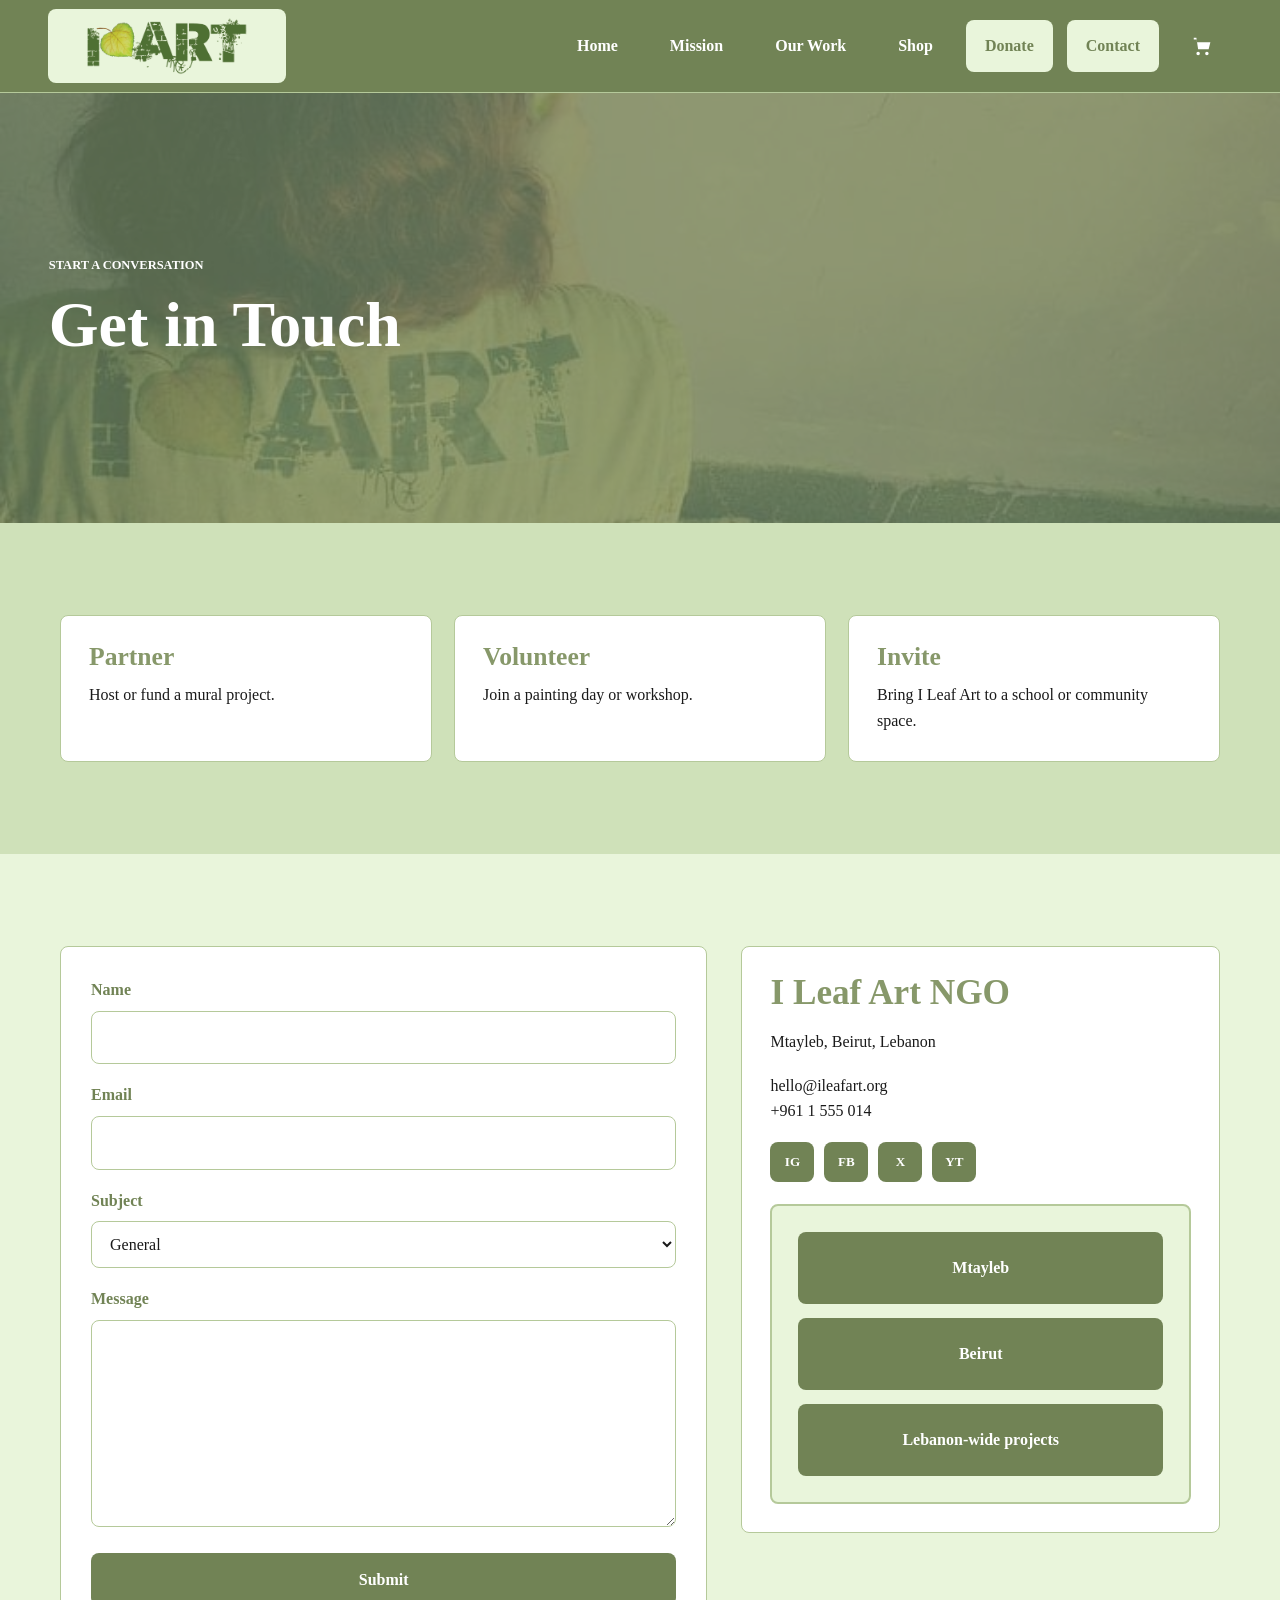
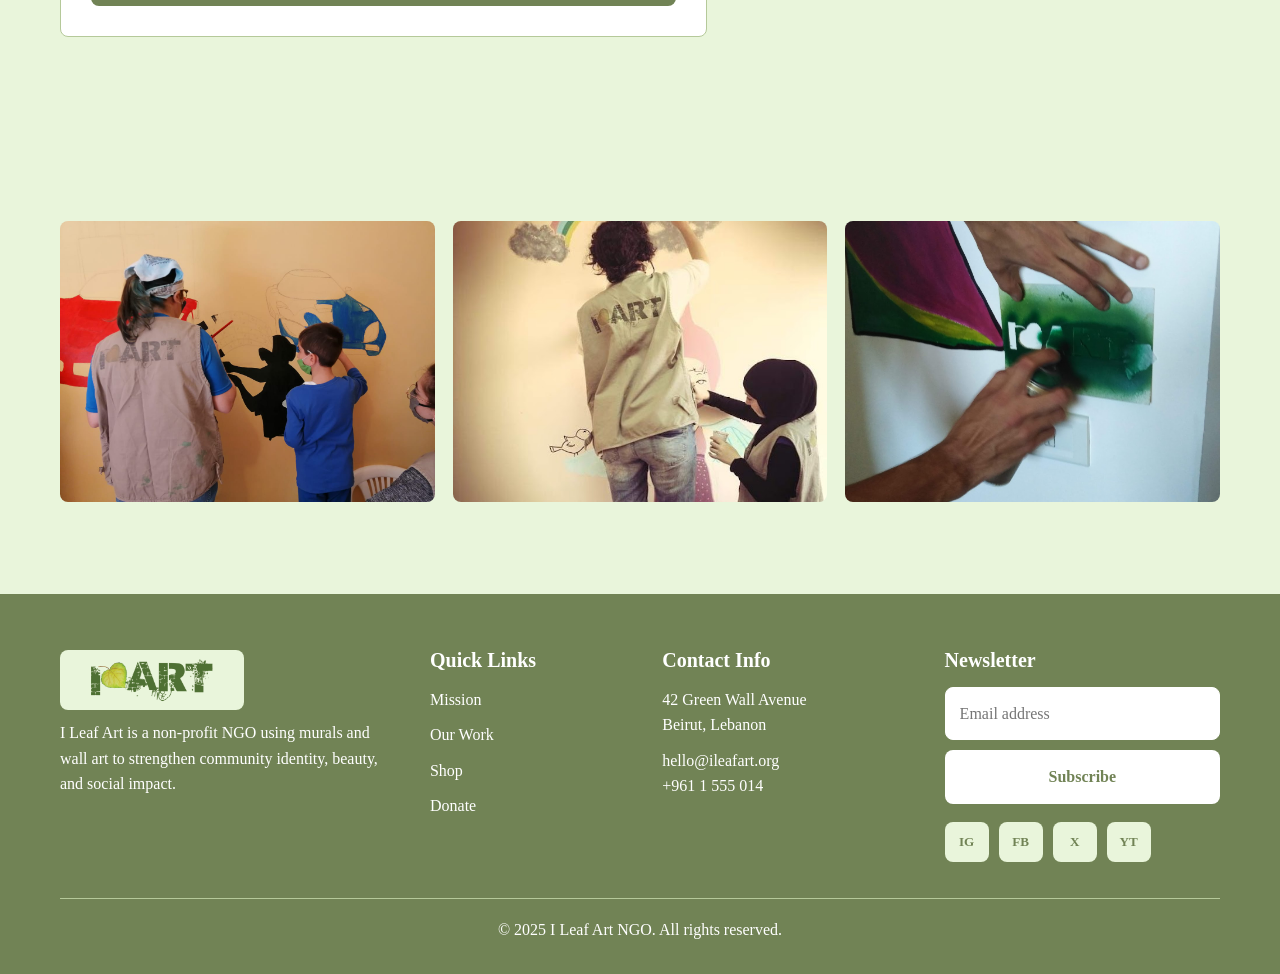
==== commit 28216163: "Use Times New Roman sitewide" ====
--- a/contact.html
+++ b/contact.html
@@ -5,9 +5,6 @@
   <meta name="viewport" content="width=device-width, initial-scale=1.0">
   <meta name="description" content="Contact I Leaf Art for partnerships, press, volunteering, and general inquiries.">
   <title>Contact | I Leaf Art NGO</title>
-  <link rel="preconnect" href="https://fonts.googleapis.com">
-  <link rel="preconnect" href="https://fonts.gstatic.com" crossorigin>
-  <link href="https://fonts.googleapis.com/css2?family=Inter:wght@400;500;600;700;800&family=Playfair+Display:wght@600;700;800&family=Poppins:wght@600;700;800&display=swap" rel="stylesheet">
   <link rel="stylesheet" href="style.css">
 </head>
 <body>
--- a/style.css
+++ b/style.css
@@ -22,7 +22,7 @@
   margin: 0;
   background: var(--lightest);
   color: var(--charcoal);
-  font-family: "Inter", Arial, sans-serif;
+  font-family: "Times New Roman", Times, serif;
   line-height: 1.6;
 }
 
@@ -48,7 +48,7 @@
 h2,
 h3 {
   color: var(--dark);
-  font-family: "Playfair Display", Georgia, serif;
+  font-family: "Times New Roman", Times, serif;
   line-height: 1.02;
   margin: 0;
 }
@@ -82,7 +82,7 @@
 .footer-brand {
   align-items: center;
   display: inline-flex;
-  font-family: "Playfair Display", Georgia, serif;
+  font-family: "Times New Roman", Times, serif;
   font-size: 1.65rem;
   font-weight: 800;
   gap: 12px;
@@ -401,7 +401,7 @@
   background: var(--deep);
   bottom: 18px;
   color: var(--white);
-  font-family: "Playfair Display", Georgia, serif;
+  font-family: "Times New Roman", Times, serif;
   font-size: 1.6rem;
   font-weight: 800;
   left: 18px;
@@ -580,7 +580,7 @@
 .donation-card span {
   color: var(--deep);
   display: block;
-  font-family: "Playfair Display", Georgia, serif;
+  font-family: "Times New Roman", Times, serif;
   font-size: 3.4rem;
   font-weight: 800;
   margin-bottom: 10px;
@@ -901,7 +901,7 @@
 .page-intro-section { background: var(--lightest); }
 .page-intro-grid { align-items: start; display: grid; gap: 40px; grid-template-columns: 1.25fr .75fr; }
 .number-panel { background: var(--white); border: 1px solid var(--mid); border-radius: var(--radius); display: grid; gap: 10px; padding: 28px; }
-.number-panel span { color: var(--deep); font-family: "Playfair Display", Georgia, serif; font-size: 2.8rem; font-weight: 800; line-height: 1; }
+.number-panel span { color: var(--deep); font-family: "Times New Roman", Times, serif; font-size: 2.8rem; font-weight: 800; line-height: 1; }
 .number-panel h3 { font-size: 1.35rem; }
 .number-panel p { margin-bottom: 14px; }
 .photo-feature-grid { display: grid; gap: 18px; grid-template-columns: repeat(3, 1fr); }
@@ -1063,7 +1063,7 @@
 }
 
 .brand {
-  font-family: "Poppins", "Inter", Arial, sans-serif;
+  font-family: "Times New Roman", Times, serif;
   font-size: 1.55rem;
   font-weight: 800;
 }
@@ -1078,7 +1078,7 @@
 }
 
 .nav-links a {
-  font-family: "Poppins", "Inter", Arial, sans-serif;
+  font-family: "Times New Roman", Times, serif;
   font-size: 1rem;
   font-weight: 700;
   padding: 12px 18px;
@@ -1100,7 +1100,7 @@
 }
 
 .home-hero h1 {
-  font-family: "Poppins", "Inter", Arial, sans-serif;
+  font-family: "Times New Roman", Times, serif;
   font-size: clamp(3rem, 5vw, 5.4rem);
   font-weight: 800;
   line-height: 1.05;
@@ -1210,7 +1210,7 @@
 }
 
 .page-hero h1 {
-  font-family: "Poppins", "Inter", Arial, sans-serif;
+  font-family: "Times New Roman", Times, serif;
   font-size: clamp(3rem, 5vw, 4.9rem);
   font-weight: 800;
   line-height: 1.08;
@@ -1219,7 +1219,7 @@
 }
 
 .page-hero .eyebrow {
-  font-family: "Poppins", "Inter", Arial, sans-serif;
+  font-family: "Times New Roman", Times, serif;
 }
 
 .home-hero .hero-content,
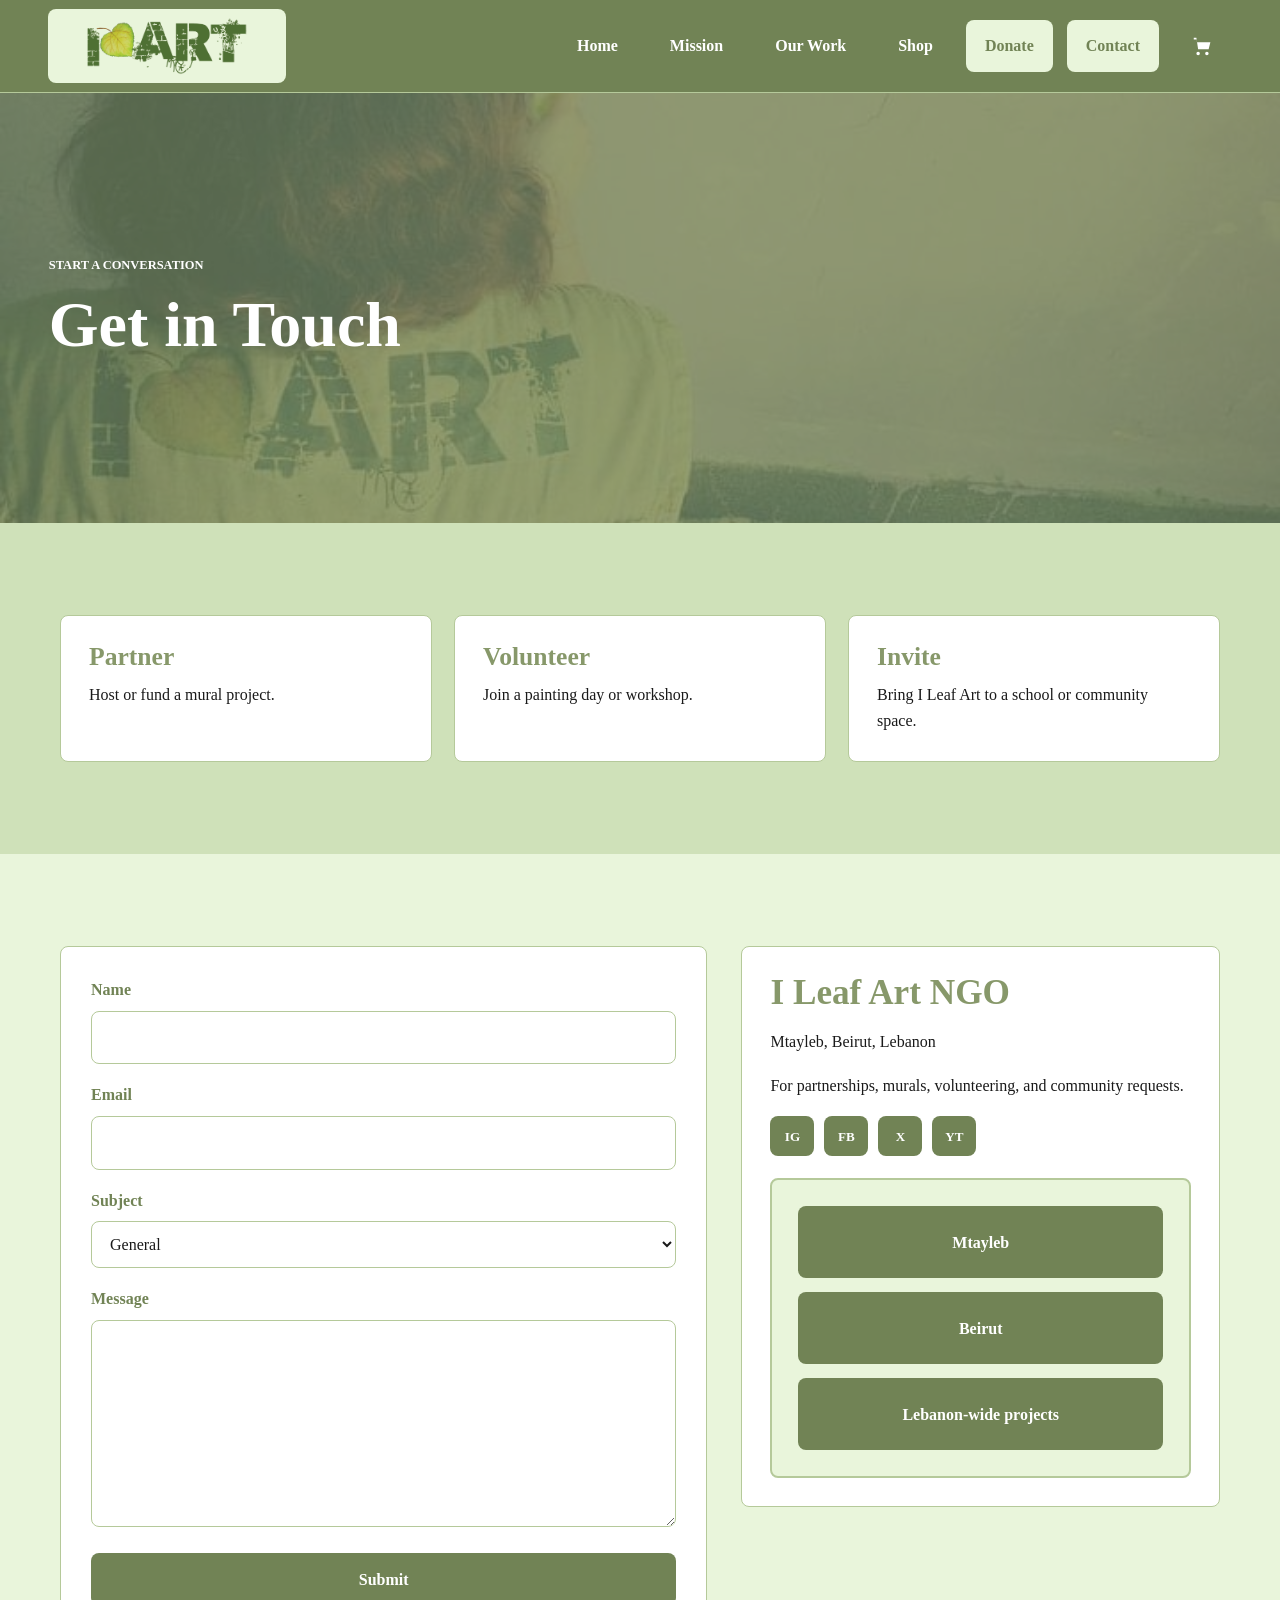
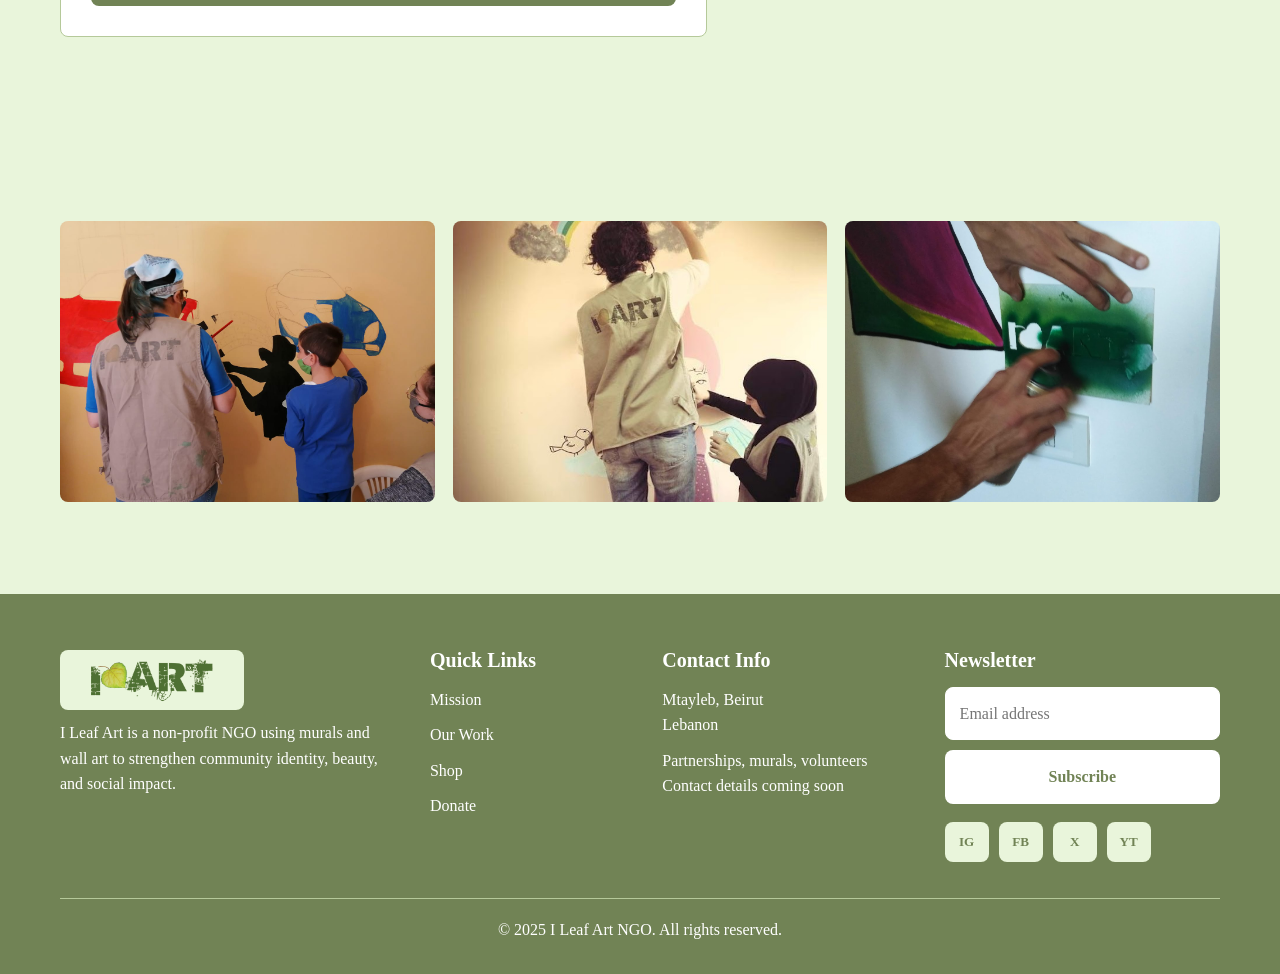
==== commit ce16f64c: "Clean up home page content" ====
--- a/contact.html
+++ b/contact.html
@@ -12,10 +12,10 @@
   <main>
     <section class="page-hero"><img src="assets/photos/photo-07.jpg" alt="I Leaf Art volunteer painting a community wall"><div class="hero-shade"></div><div class="container reveal"><p class="eyebrow">Start a conversation</p><h1>Get in Touch</h1></div></section>
     <section class="section impact-band"><div class="container stats-grid"><article class="stat-card reveal"><h2>Partner</h2><p>Host or fund a mural project.</p></article><article class="stat-card reveal"><h2>Volunteer</h2><p>Join a painting day or workshop.</p></article><article class="stat-card reveal"><h2>Invite</h2><p>Bring I Leaf Art to a school or community space.</p></article></div></section>
-    <section class="section"><div class="container contact-layout"><form class="contact-form reveal"><div><label for="name">Name</label><input id="name" type="text" autocomplete="name"></div><div><label for="email">Email</label><input id="email" type="email" autocomplete="email"></div><div><label for="subject">Subject</label><select id="subject"><option>General</option><option>Partnership</option><option>Press</option><option>Volunteer</option></select></div><div><label for="message">Message</label><textarea id="message" rows="7"></textarea></div><button class="button button-dark" type="button">Submit</button></form><aside class="contact-panel reveal"><h2>I Leaf Art NGO</h2><p>Mtayleb, Beirut, Lebanon</p><p>hello@ileafart.org<br>+961 1 555 014</p><div class="social-row contact-social" aria-label="Social media links"><a href="#" aria-label="Instagram">IG</a><a href="#" aria-label="Facebook">FB</a><a href="#" aria-label="X">X</a><a href="#" aria-label="YouTube">YT</a></div><div class="map-placeholder contact-map" role="img" aria-label="I Leaf Art contact areas"><span>Mtayleb</span><span>Beirut</span><span>Lebanon-wide projects</span></div></aside></div></section>
+    <section class="section"><div class="container contact-layout"><form class="contact-form reveal"><div><label for="name">Name</label><input id="name" type="text" autocomplete="name"></div><div><label for="email">Email</label><input id="email" type="email" autocomplete="email"></div><div><label for="subject">Subject</label><select id="subject"><option>General</option><option>Partnership</option><option>Press</option><option>Volunteer</option></select></div><div><label for="message">Message</label><textarea id="message" rows="7"></textarea></div><button class="button button-dark" type="button">Submit</button></form><aside class="contact-panel reveal"><h2>I Leaf Art NGO</h2><p>Mtayleb, Beirut, Lebanon</p><p>For partnerships, murals, volunteering, and community requests.</p><div class="social-row contact-social" aria-label="Social media links"><a href="#" aria-label="Instagram">IG</a><a href="#" aria-label="Facebook">FB</a><a href="#" aria-label="X">X</a><a href="#" aria-label="YouTube">YT</a></div><div class="map-placeholder contact-map" role="img" aria-label="I Leaf Art contact areas"><span>Mtayleb</span><span>Beirut</span><span>Lebanon-wide projects</span></div></aside></div></section>
     <section class="section"><div class="container photo-feature-grid"><img class="reveal" src="assets/photos/photo-10.jpg" alt="Child painting mural"><img class="reveal" src="assets/photos/photo-01.jpg" alt="Wall painting workshop"><img class="reveal" src="assets/photos/photo-03.jpg" alt="Stencil painting detail"></div></section>
   </main>
-  <footer class="site-footer"><div class="container footer-grid"><div><a class="footer-brand" href="index.html"><img class="footer-wordmark" src="assets/i-leaf-art-wordmark.png" alt="I Leaf Art"></a><p>I Leaf Art is a non-profit NGO using murals and wall art to strengthen community identity, beauty, and social impact.</p></div><div><h2>Quick Links</h2><a href="mission.html">Mission</a><a href="our-work.html">Our Work</a><a href="shop.html">Shop</a><a href="donate.html">Donate</a></div><div><h2>Contact Info</h2><p>42 Green Wall Avenue<br>Beirut, Lebanon</p><p>hello@ileafart.org<br>+961 1 555 014</p></div><div><h2>Newsletter</h2><form class="newsletter-form"><label class="sr-only" for="footer-email">Email address</label><input id="footer-email" type="email" placeholder="Email address"><button class="button button-light" type="button">Subscribe</button></form><div class="social-row" aria-label="Social links"><a href="#" aria-label="Instagram">IG</a><a href="#" aria-label="Facebook">FB</a><a href="#" aria-label="X">X</a><a href="#" aria-label="YouTube">YT</a></div></div></div><p class="copyright">&copy; 2025 I Leaf Art NGO. All rights reserved.</p></footer>
+<footer class="site-footer"><div class="container footer-grid"><div><a class="footer-brand" href="index.html"><img class="footer-wordmark" src="assets/i-leaf-art-wordmark.png" alt="I Leaf Art"></a><p>I Leaf Art is a non-profit NGO using murals and wall art to strengthen community identity, beauty, and social impact.</p></div><div><h2>Quick Links</h2><a href="mission.html">Mission</a><a href="our-work.html">Our Work</a><a href="shop.html">Shop</a><a href="donate.html">Donate</a></div><div><h2>Contact Info</h2><p>Mtayleb, Beirut<br>Lebanon</p><p>Partnerships, murals, volunteers<br>Contact details coming soon</p></div><div><h2>Newsletter</h2><form class="newsletter-form"><label class="sr-only" for="footer-email">Email address</label><input id="footer-email" type="email" placeholder="Email address"><button class="button button-light" type="button">Subscribe</button></form><div class="social-row" aria-label="Social links"><a href="#" aria-label="Instagram">IG</a><a href="#" aria-label="Facebook">FB</a><a href="#" aria-label="X">X</a><a href="#" aria-label="YouTube">YT</a></div></div></div><p class="copyright">&copy; 2025 I Leaf Art NGO. All rights reserved.</p></footer>
   <script src="main.js"></script>
 </body>
 </html>
--- a/style.css
+++ b/style.css
@@ -1293,3 +1293,110 @@
     font-size: clamp(2.45rem, 11vw, 3.55rem);
   }
 }
+
+
+/* Impact band stat number */
+.stat-number {
+  color: var(--deep);
+  font-family: "Times New Roman", Times, serif;
+  font-size: 3.2rem;
+  font-weight: 800;
+  line-height: 1;
+  margin: 0 0 8px;
+}
+
+/* Why murals pull quote */
+.pull-quote {
+  border-left: 4px solid var(--deep);
+  color: var(--deep);
+  font-family: "Times New Roman", Times, serif;
+  font-size: 1.25rem;
+  font-style: italic;
+  font-weight: 700;
+  margin: 24px 0;
+  padding: 0 0 0 20px;
+}
+
+/* Stories tile tag */
+.mural-tile .tile-tag {
+  background: var(--lightest);
+  bottom: auto;
+  color: var(--deep);
+  font-size: 0.72rem;
+  font-weight: 800;
+  left: 18px;
+  padding: 5px 10px;
+  position: absolute;
+  right: auto;
+  text-transform: uppercase;
+  top: 18px;
+}
+
+/* Process connector line */
+@media (min-width: 681px) {
+  .process-connected {
+    position: relative;
+  }
+
+  .process-connected::before {
+    border-top: 2px dashed var(--mid-dark);
+    content: "";
+    left: 10%;
+    position: absolute;
+    right: 10%;
+    top: 42px;
+    z-index: 0;
+  }
+
+  .process-connected .process-step {
+    position: relative;
+    z-index: 1;
+  }
+}
+
+/* Intro facts panel */
+.intro-facts {
+  align-self: start;
+  display: flex;
+  flex-direction: column;
+  gap: 0;
+}
+
+.intro-fact {
+  border-left: 3px solid var(--mid);
+  padding: 16px 0 16px 20px;
+  transition: border-color .2s ease;
+}
+
+.intro-fact:hover {
+  border-left-color: var(--deep);
+}
+
+.intro-fact span {
+  color: var(--deep);
+  display: block;
+  font-family: "Times New Roman", Times, serif;
+  font-size: 1.1rem;
+  font-weight: 800;
+  margin-bottom: 6px;
+}
+
+.intro-fact p {
+  color: var(--charcoal);
+  font-size: 0.95rem;
+  line-height: 1.55;
+  margin: 0;
+}
+
+.home-intro-section .split-layout {
+  align-items: start;
+}
+
+.home-intro-section .copy-block h2 {
+  font-size: clamp(1.8rem, 3vw, 2.6rem);
+}
+
+/* Intro section heading size override */
+.home-intro-section .copy-block h2 {
+  font-size: clamp(1.8rem, 3vw, 2.6rem);
+}
